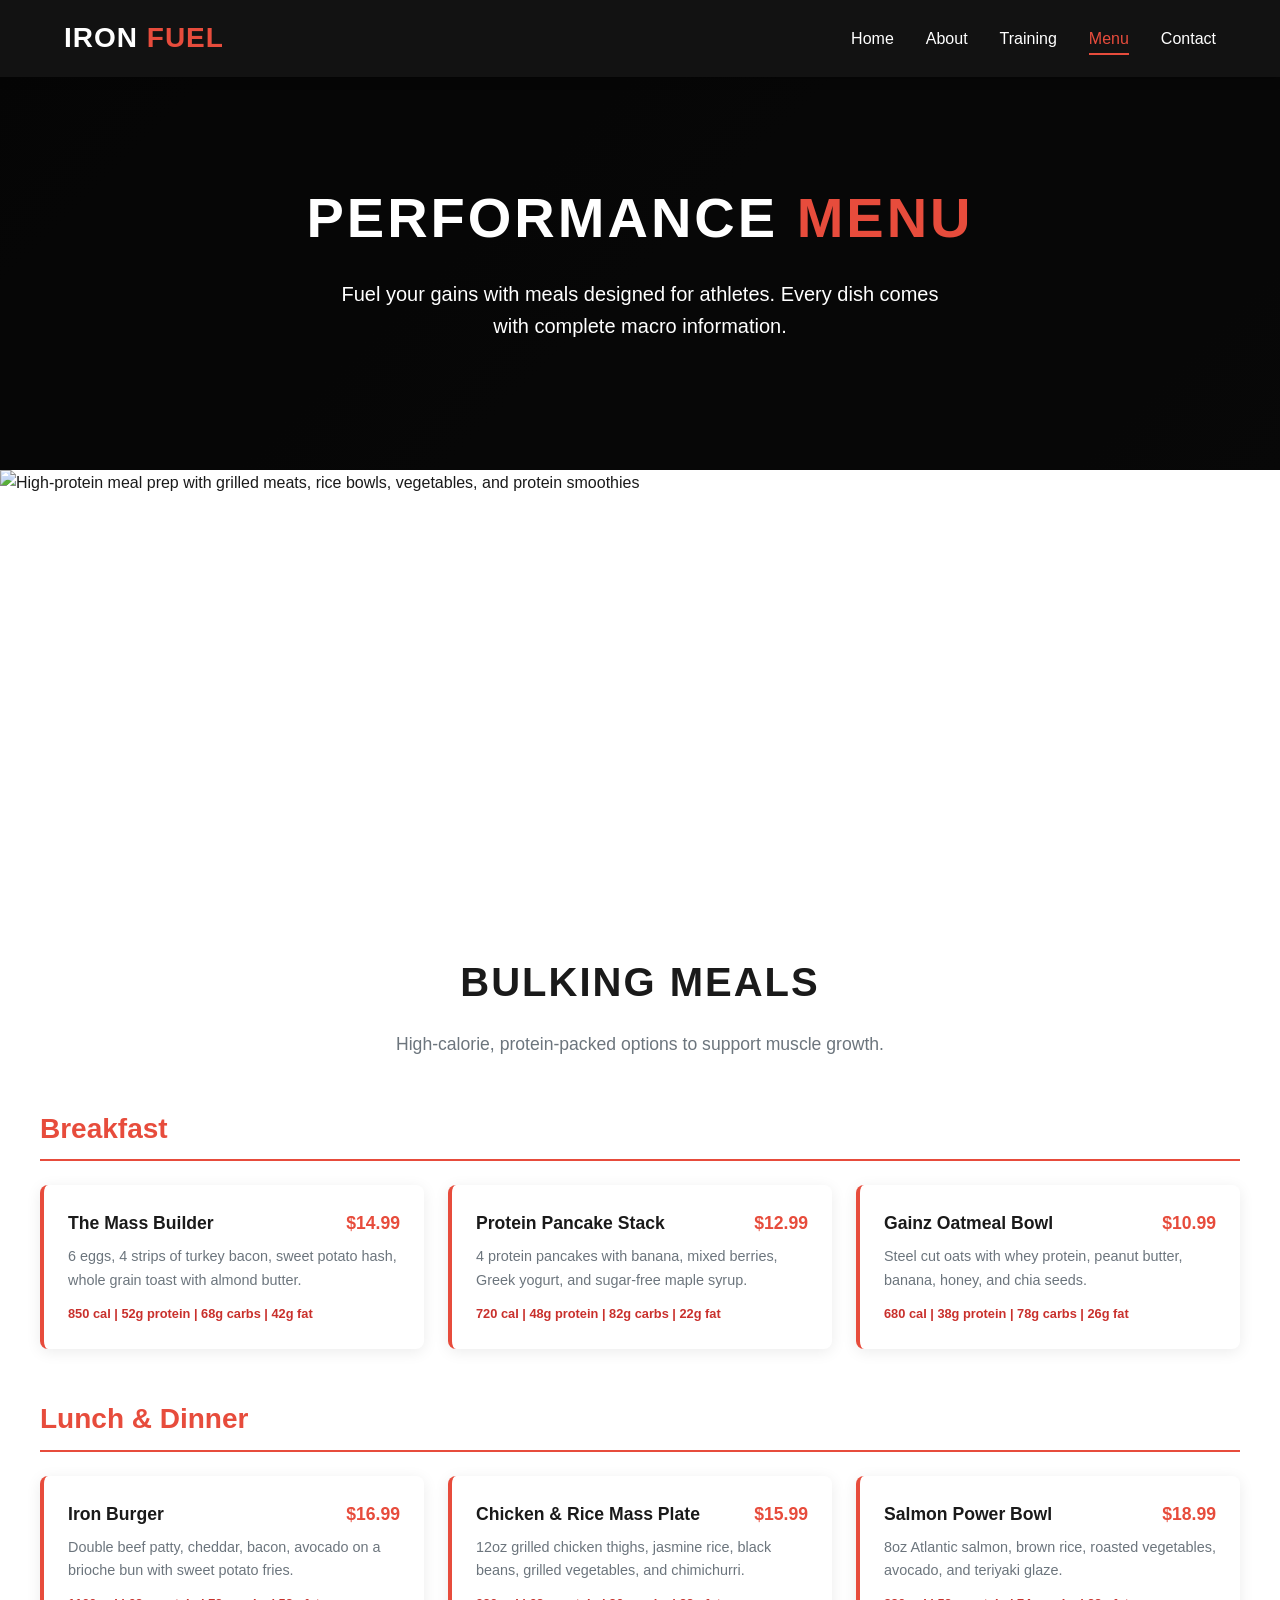
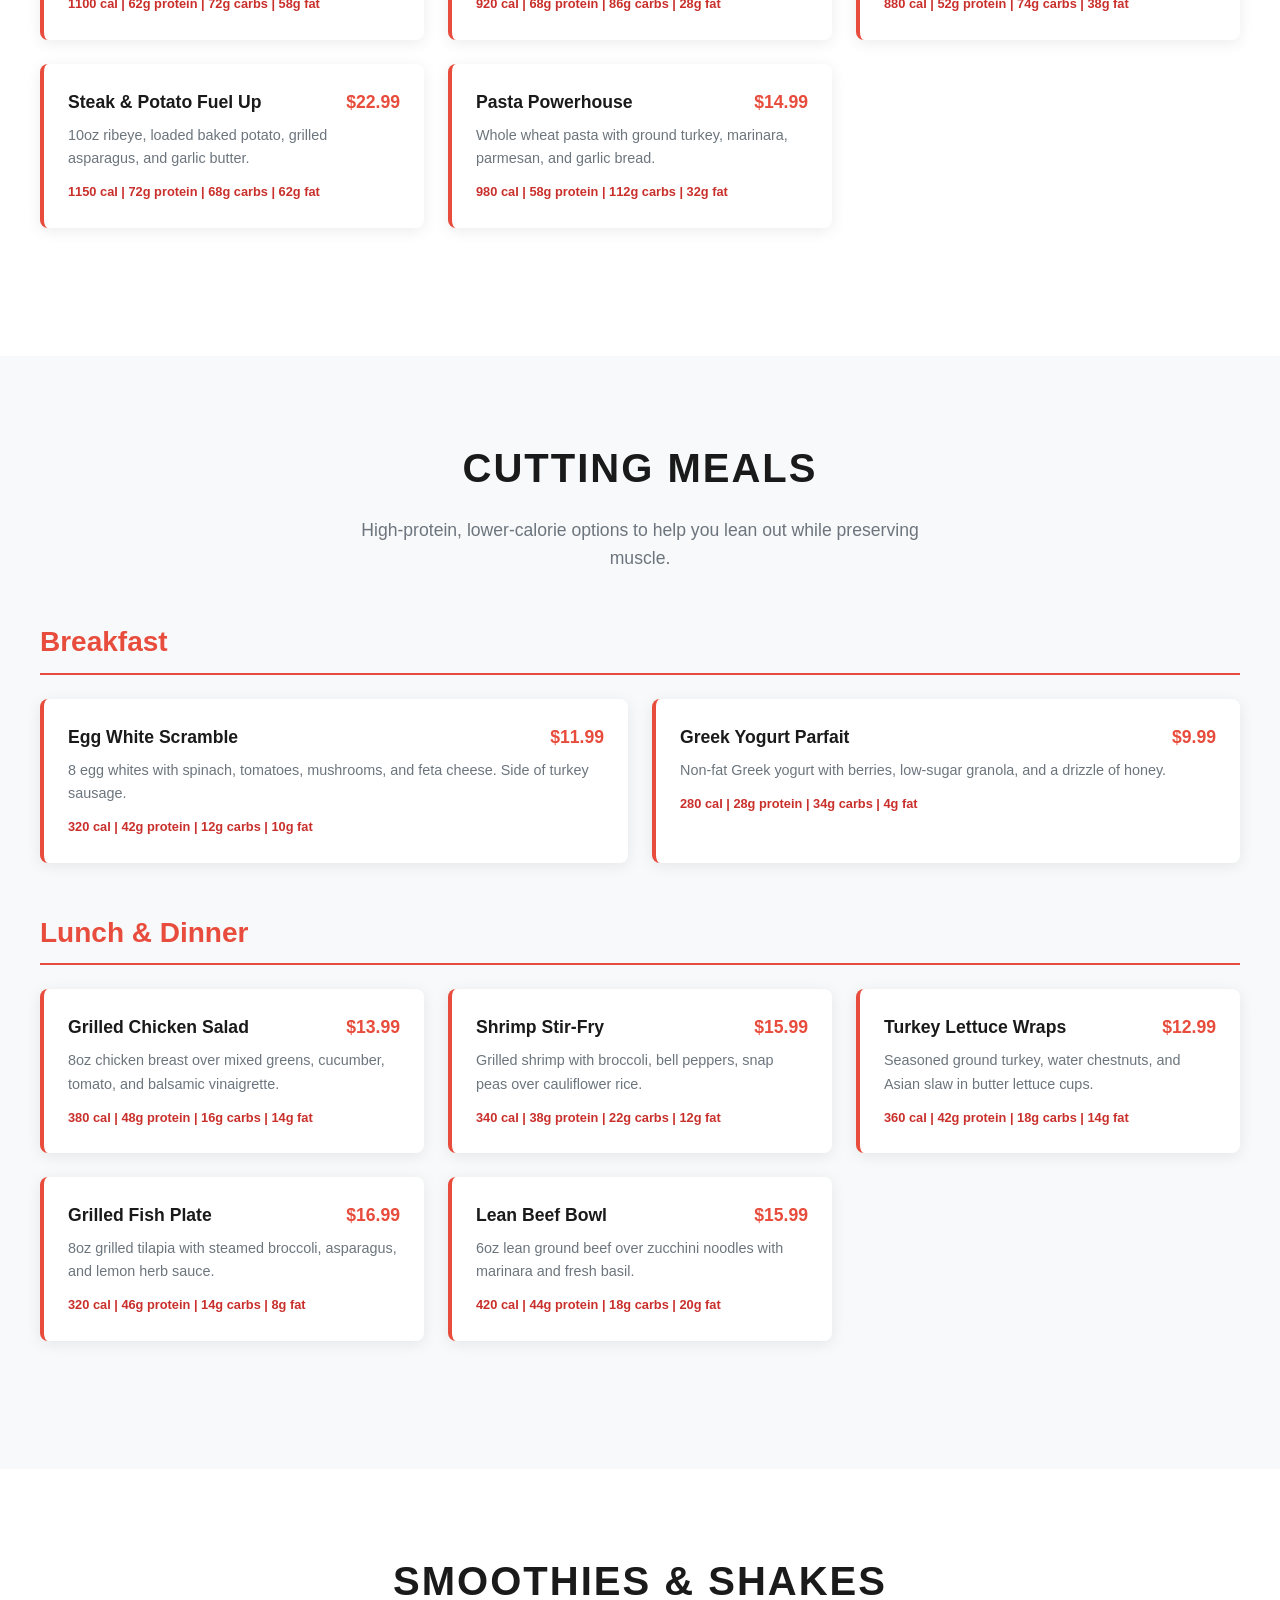
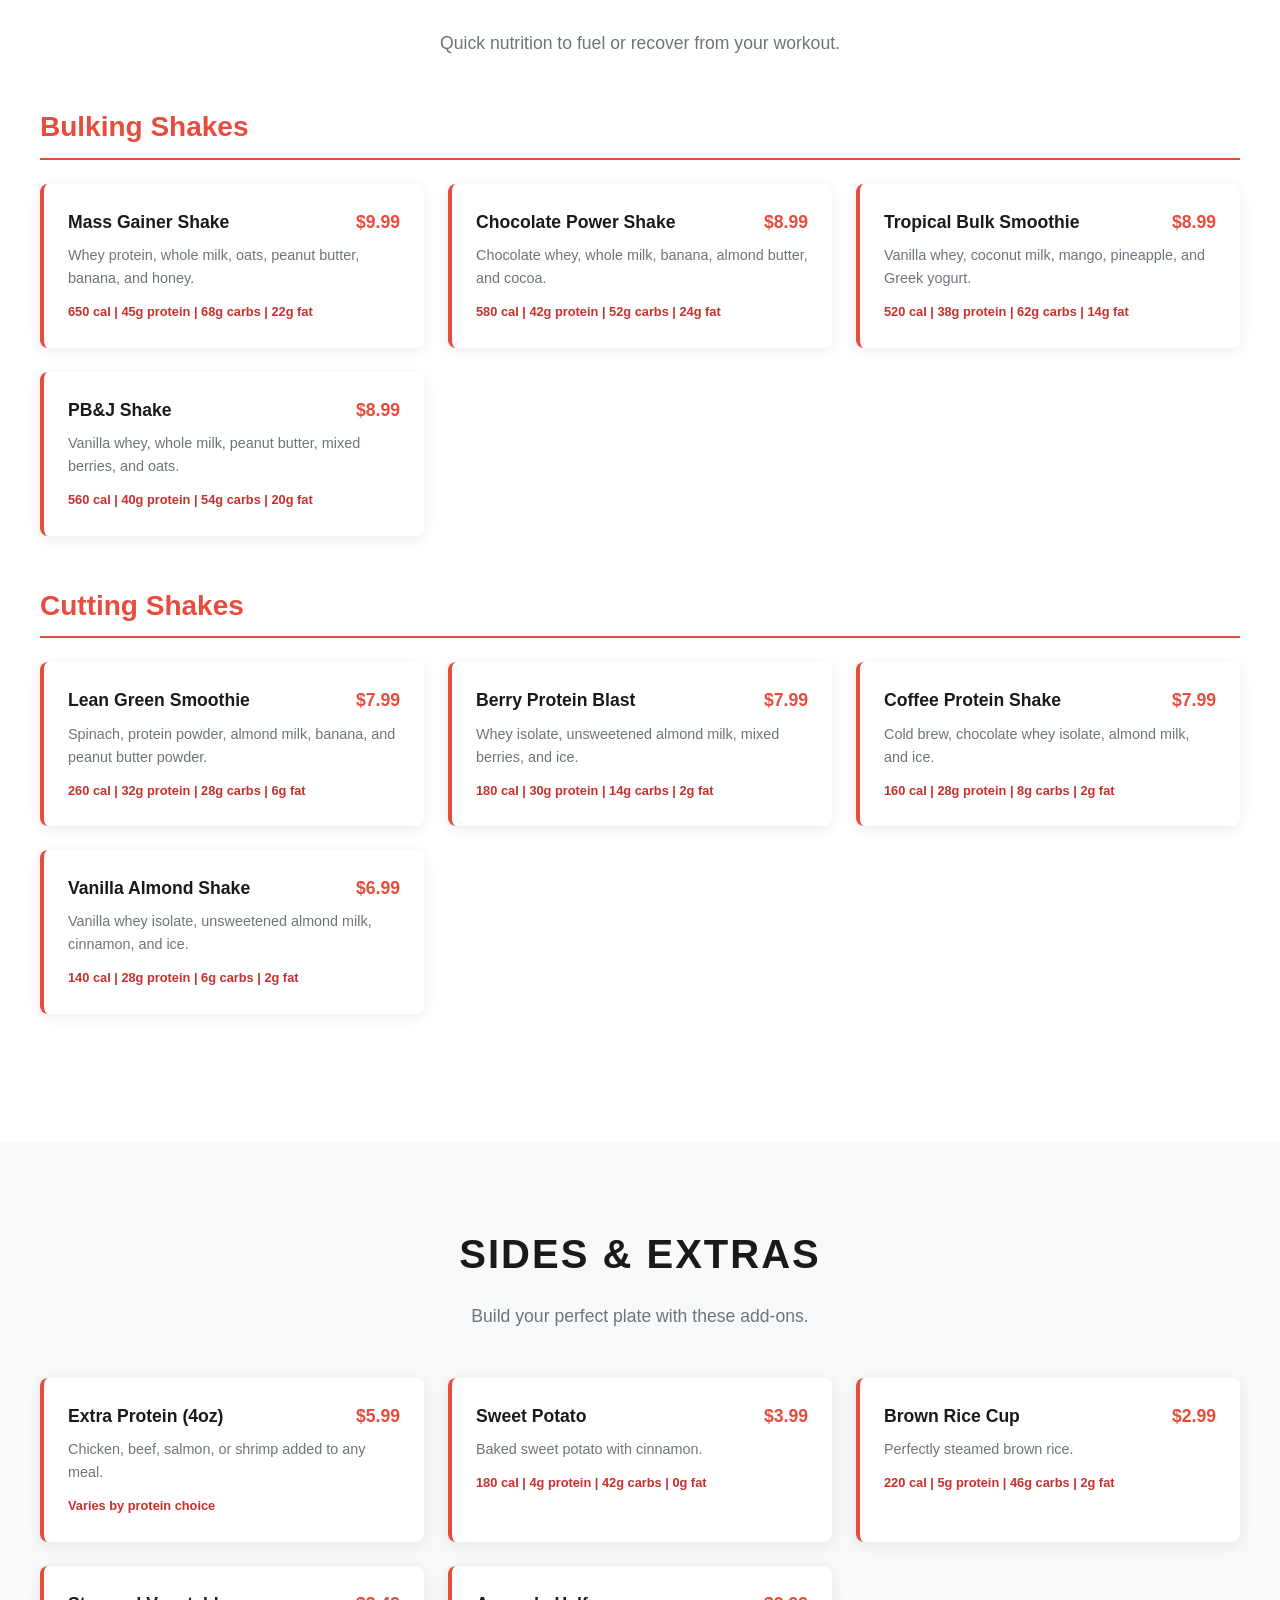
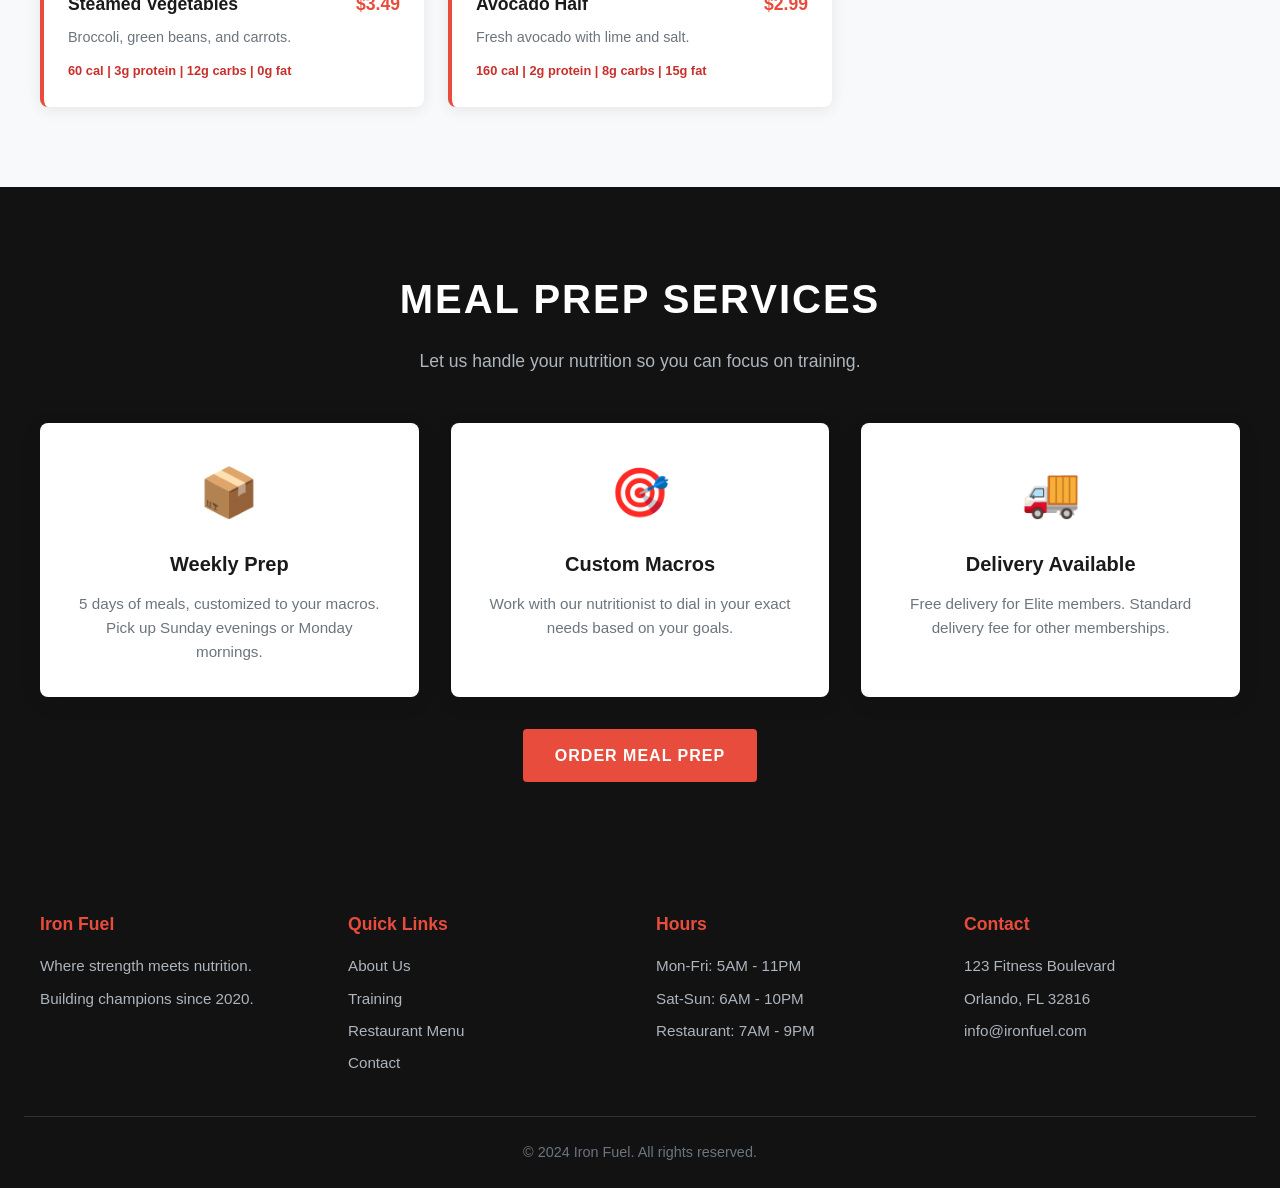
==== menu.html @ 4c76b1cd "Initial Iron Fuel website" ====
<!DOCTYPE html>
<html lang="en">
<head>
  <meta charset="UTF-8">
  <meta name="viewport" content="width=device-width, initial-scale=1.0">
  <meta name="description" content="Iron Fuel's performance restaurant menu featuring bulking and cutting meals with full macro breakdowns.">
  <title>Menu | Iron Fuel</title>
  <link rel="stylesheet" href="styles.css">
</head>
<body>
  <header class="header">
    <nav class="nav-container">
      <a href="index.html" class="logo">IRON <span>FUEL</span></a>
      <button class="nav-toggle" aria-label="Toggle navigation">
        <span></span>
        <span></span>
        <span></span>
      </button>
      <ul class="nav-menu">
        <li><a href="index.html">Home</a></li>
        <li><a href="about.html">About</a></li>
        <li><a href="training.html">Training</a></li>
        <li><a href="menu.html" class="active">Menu</a></li>
        <li><a href="contact.html">Contact</a></li>
      </ul>
    </nav>
  </header>

  <main>
    <section class="hero" style="min-height: 40vh;">
      <h1>Performance <span>Menu</span></h1>
      <p>Fuel your gains with meals designed for athletes. Every dish comes with complete macro information.</p>
    </section>

    <section class="feature-image-section">
      <div class="container">
        <img src="images/kitchen.png" alt="High-protein meal prep with grilled meats, rice bowls, vegetables, and protein smoothies" class="feature-image">
      </div>
    </section>

    <section class="section">
      <div class="container">
        <div class="section-header">
          <h2>Bulking Meals</h2>
          <p>High-calorie, protein-packed options to support muscle growth.</p>
        </div>

        <div class="menu-section">
          <h3>Breakfast</h3>
          <div class="menu-grid">
            <div class="menu-item">
              <h4>The Mass Builder <span class="price">$14.99</span></h4>
              <p>6 eggs, 4 strips of turkey bacon, sweet potato hash, whole grain toast with almond butter.</p>
              <span class="macros">850 cal | 52g protein | 68g carbs | 42g fat</span>
            </div>
            <div class="menu-item">
              <h4>Protein Pancake Stack <span class="price">$12.99</span></h4>
              <p>4 protein pancakes with banana, mixed berries, Greek yogurt, and sugar-free maple syrup.</p>
              <span class="macros">720 cal | 48g protein | 82g carbs | 22g fat</span>
            </div>
            <div class="menu-item">
              <h4>Gainz Oatmeal Bowl <span class="price">$10.99</span></h4>
              <p>Steel cut oats with whey protein, peanut butter, banana, honey, and chia seeds.</p>
              <span class="macros">680 cal | 38g protein | 78g carbs | 26g fat</span>
            </div>
          </div>
        </div>

        <div class="menu-section">
          <h3>Lunch & Dinner</h3>
          <div class="menu-grid">
            <div class="menu-item">
              <h4>Iron Burger <span class="price">$16.99</span></h4>
              <p>Double beef patty, cheddar, bacon, avocado on a brioche bun with sweet potato fries.</p>
              <span class="macros">1100 cal | 62g protein | 72g carbs | 58g fat</span>
            </div>
            <div class="menu-item">
              <h4>Chicken & Rice Mass Plate <span class="price">$15.99</span></h4>
              <p>12oz grilled chicken thighs, jasmine rice, black beans, grilled vegetables, and chimichurri.</p>
              <span class="macros">920 cal | 68g protein | 86g carbs | 28g fat</span>
            </div>
            <div class="menu-item">
              <h4>Salmon Power Bowl <span class="price">$18.99</span></h4>
              <p>8oz Atlantic salmon, brown rice, roasted vegetables, avocado, and teriyaki glaze.</p>
              <span class="macros">880 cal | 52g protein | 74g carbs | 38g fat</span>
            </div>
            <div class="menu-item">
              <h4>Steak & Potato Fuel Up <span class="price">$22.99</span></h4>
              <p>10oz ribeye, loaded baked potato, grilled asparagus, and garlic butter.</p>
              <span class="macros">1150 cal | 72g protein | 68g carbs | 62g fat</span>
            </div>
            <div class="menu-item">
              <h4>Pasta Powerhouse <span class="price">$14.99</span></h4>
              <p>Whole wheat pasta with ground turkey, marinara, parmesan, and garlic bread.</p>
              <span class="macros">980 cal | 58g protein | 112g carbs | 32g fat</span>
            </div>
          </div>
        </div>
      </div>
    </section>

    <section class="section section-light">
      <div class="container">
        <div class="section-header">
          <h2>Cutting Meals</h2>
          <p>High-protein, lower-calorie options to help you lean out while preserving muscle.</p>
        </div>

        <div class="menu-section">
          <h3>Breakfast</h3>
          <div class="menu-grid">
            <div class="menu-item">
              <h4>Egg White Scramble <span class="price">$11.99</span></h4>
              <p>8 egg whites with spinach, tomatoes, mushrooms, and feta cheese. Side of turkey sausage.</p>
              <span class="macros">320 cal | 42g protein | 12g carbs | 10g fat</span>
            </div>
            <div class="menu-item">
              <h4>Greek Yogurt Parfait <span class="price">$9.99</span></h4>
              <p>Non-fat Greek yogurt with berries, low-sugar granola, and a drizzle of honey.</p>
              <span class="macros">280 cal | 28g protein | 34g carbs | 4g fat</span>
            </div>
          </div>
        </div>

        <div class="menu-section">
          <h3>Lunch & Dinner</h3>
          <div class="menu-grid">
            <div class="menu-item">
              <h4>Grilled Chicken Salad <span class="price">$13.99</span></h4>
              <p>8oz chicken breast over mixed greens, cucumber, tomato, and balsamic vinaigrette.</p>
              <span class="macros">380 cal | 48g protein | 16g carbs | 14g fat</span>
            </div>
            <div class="menu-item">
              <h4>Shrimp Stir-Fry <span class="price">$15.99</span></h4>
              <p>Grilled shrimp with broccoli, bell peppers, snap peas over cauliflower rice.</p>
              <span class="macros">340 cal | 38g protein | 22g carbs | 12g fat</span>
            </div>
            <div class="menu-item">
              <h4>Turkey Lettuce Wraps <span class="price">$12.99</span></h4>
              <p>Seasoned ground turkey, water chestnuts, and Asian slaw in butter lettuce cups.</p>
              <span class="macros">360 cal | 42g protein | 18g carbs | 14g fat</span>
            </div>
            <div class="menu-item">
              <h4>Grilled Fish Plate <span class="price">$16.99</span></h4>
              <p>8oz grilled tilapia with steamed broccoli, asparagus, and lemon herb sauce.</p>
              <span class="macros">320 cal | 46g protein | 14g carbs | 8g fat</span>
            </div>
            <div class="menu-item">
              <h4>Lean Beef Bowl <span class="price">$15.99</span></h4>
              <p>6oz lean ground beef over zucchini noodles with marinara and fresh basil.</p>
              <span class="macros">420 cal | 44g protein | 18g carbs | 20g fat</span>
            </div>
          </div>
        </div>
      </div>
    </section>

    <section class="section">
      <div class="container">
        <div class="section-header">
          <h2>Smoothies & Shakes</h2>
          <p>Quick nutrition to fuel or recover from your workout.</p>
        </div>

        <div class="menu-section">
          <h3>Bulking Shakes</h3>
          <div class="menu-grid">
            <div class="menu-item">
              <h4>Mass Gainer Shake <span class="price">$9.99</span></h4>
              <p>Whey protein, whole milk, oats, peanut butter, banana, and honey.</p>
              <span class="macros">650 cal | 45g protein | 68g carbs | 22g fat</span>
            </div>
            <div class="menu-item">
              <h4>Chocolate Power Shake <span class="price">$8.99</span></h4>
              <p>Chocolate whey, whole milk, banana, almond butter, and cocoa.</p>
              <span class="macros">580 cal | 42g protein | 52g carbs | 24g fat</span>
            </div>
            <div class="menu-item">
              <h4>Tropical Bulk Smoothie <span class="price">$8.99</span></h4>
              <p>Vanilla whey, coconut milk, mango, pineapple, and Greek yogurt.</p>
              <span class="macros">520 cal | 38g protein | 62g carbs | 14g fat</span>
            </div>
            <div class="menu-item">
              <h4>PB&J Shake <span class="price">$8.99</span></h4>
              <p>Vanilla whey, whole milk, peanut butter, mixed berries, and oats.</p>
              <span class="macros">560 cal | 40g protein | 54g carbs | 20g fat</span>
            </div>
          </div>
        </div>

        <div class="menu-section">
          <h3>Cutting Shakes</h3>
          <div class="menu-grid">
            <div class="menu-item">
              <h4>Lean Green Smoothie <span class="price">$7.99</span></h4>
              <p>Spinach, protein powder, almond milk, banana, and peanut butter powder.</p>
              <span class="macros">260 cal | 32g protein | 28g carbs | 6g fat</span>
            </div>
            <div class="menu-item">
              <h4>Berry Protein Blast <span class="price">$7.99</span></h4>
              <p>Whey isolate, unsweetened almond milk, mixed berries, and ice.</p>
              <span class="macros">180 cal | 30g protein | 14g carbs | 2g fat</span>
            </div>
            <div class="menu-item">
              <h4>Coffee Protein Shake <span class="price">$7.99</span></h4>
              <p>Cold brew, chocolate whey isolate, almond milk, and ice.</p>
              <span class="macros">160 cal | 28g protein | 8g carbs | 2g fat</span>
            </div>
            <div class="menu-item">
              <h4>Vanilla Almond Shake <span class="price">$6.99</span></h4>
              <p>Vanilla whey isolate, unsweetened almond milk, cinnamon, and ice.</p>
              <span class="macros">140 cal | 28g protein | 6g carbs | 2g fat</span>
            </div>
          </div>
        </div>
      </div>
    </section>

    <section class="section section-light">
      <div class="container">
        <div class="section-header">
          <h2>Sides & Extras</h2>
          <p>Build your perfect plate with these add-ons.</p>
        </div>
        <div class="menu-grid">
          <div class="menu-item">
            <h4>Extra Protein (4oz) <span class="price">$5.99</span></h4>
            <p>Chicken, beef, salmon, or shrimp added to any meal.</p>
            <span class="macros">Varies by protein choice</span>
          </div>
          <div class="menu-item">
            <h4>Sweet Potato <span class="price">$3.99</span></h4>
            <p>Baked sweet potato with cinnamon.</p>
            <span class="macros">180 cal | 4g protein | 42g carbs | 0g fat</span>
          </div>
          <div class="menu-item">
            <h4>Brown Rice Cup <span class="price">$2.99</span></h4>
            <p>Perfectly steamed brown rice.</p>
            <span class="macros">220 cal | 5g protein | 46g carbs | 2g fat</span>
          </div>
          <div class="menu-item">
            <h4>Steamed Vegetables <span class="price">$3.49</span></h4>
            <p>Broccoli, green beans, and carrots.</p>
            <span class="macros">60 cal | 3g protein | 12g carbs | 0g fat</span>
          </div>
          <div class="menu-item">
            <h4>Avocado Half <span class="price">$2.99</span></h4>
            <p>Fresh avocado with lime and salt.</p>
            <span class="macros">160 cal | 2g protein | 8g carbs | 15g fat</span>
          </div>
        </div>
      </div>
    </section>

    <section class="section section-dark">
      <div class="container">
        <div class="section-header">
          <h2>Meal Prep Services</h2>
          <p>Let us handle your nutrition so you can focus on training.</p>
        </div>
        <div class="features-grid">
          <div class="feature-card">
            <div class="feature-icon">📦</div>
            <h3>Weekly Prep</h3>
            <p>5 days of meals, customized to your macros. Pick up Sunday evenings or Monday mornings.</p>
          </div>
          <div class="feature-card">
            <div class="feature-icon">🎯</div>
            <h3>Custom Macros</h3>
            <p>Work with our nutritionist to dial in your exact needs based on your goals.</p>
          </div>
          <div class="feature-card">
            <div class="feature-icon">🚚</div>
            <h3>Delivery Available</h3>
            <p>Free delivery for Elite members. Standard delivery fee for other memberships.</p>
          </div>
        </div>
        <div style="text-align: center; margin-top: 2rem;">
          <a href="contact.html" class="btn btn-primary">Order Meal Prep</a>
        </div>
      </div>
    </section>
  </main>

  <footer class="footer">
    <div class="footer-content">
      <div class="footer-section">
        <h4>Iron Fuel</h4>
        <p>Where strength meets nutrition.</p>
        <p>Building champions since 2020.</p>
      </div>
      <div class="footer-section">
        <h4>Quick Links</h4>
        <a href="about.html">About Us</a>
        <a href="training.html">Training</a>
        <a href="menu.html">Restaurant Menu</a>
        <a href="contact.html">Contact</a>
      </div>
      <div class="footer-section">
        <h4>Hours</h4>
        <p>Mon-Fri: 5AM - 11PM</p>
        <p>Sat-Sun: 6AM - 10PM</p>
        <p>Restaurant: 7AM - 9PM</p>
      </div>
      <div class="footer-section">
        <h4>Contact</h4>
        <p>123 Fitness Boulevard</p>
        <p>Orlando, FL 32816</p>
        <p>info@ironfuel.com</p>
      </div>
    </div>
    <div class="footer-bottom">
      <p>&copy; 2024 Iron Fuel. All rights reserved.</p>
    </div>
  </footer>

  <script>
    document.querySelector('.nav-toggle').addEventListener('click', function() {
      document.querySelector('.nav-menu').classList.toggle('active');
    });
  </script>
</body>
</html>
---- styles.css ----
/* CSS Variables */
:root {
  --primary: #1a1a1a;
  --secondary: #c9302c;
  --accent: #e74c3c;
  --light: #f8f9fa;
  --dark: #121212;
  --gray: #6c757d;
  --white: #ffffff;
  --font-main: 'Segoe UI', Tahoma, Geneva, Verdana, sans-serif;
}

/* Reset */
*,
*::before,
*::after {
  box-sizing: border-box;
  margin: 0;
  padding: 0;
}

html {
  scroll-behavior: smooth;
}

body {
  font-family: var(--font-main);
  line-height: 1.6;
  color: var(--primary);
  background-color: var(--white);
  overflow-x: hidden;
}

img {
  max-width: 100%;
  height: auto;
}

a {
  text-decoration: none;
  color: inherit;
}

ul {
  list-style: none;
}

/* Header & Navigation */
.header {
  background-color: var(--dark);
  padding: 1rem 0;
  position: sticky;
  top: 0;
  z-index: 1000;
  box-shadow: 0 2px 10px rgba(0, 0, 0, 0.3);
}

.nav-container {
  max-width: 1200px;
  margin: 0 auto;
  padding: 0 1.5rem;
  display: flex;
  justify-content: space-between;
  align-items: center;
}

.logo {
  font-size: 1.75rem;
  font-weight: 800;
  color: var(--white);
  letter-spacing: 1px;
}

.logo span {
  color: var(--accent);
}

.nav-toggle {
  display: none;
  background: none;
  border: none;
  cursor: pointer;
  padding: 0.5rem;
}

.nav-toggle span {
  display: block;
  width: 25px;
  height: 3px;
  background-color: var(--white);
  margin: 5px 0;
  transition: 0.3s;
}

.nav-menu {
  display: flex;
  gap: 2rem;
}

.nav-menu a {
  color: var(--white);
  font-weight: 500;
  padding: 0.5rem 0;
  position: relative;
  transition: color 0.3s;
}

.nav-menu a::after {
  content: '';
  position: absolute;
  bottom: 0;
  left: 0;
  width: 0;
  height: 2px;
  background-color: var(--accent);
  transition: width 0.3s;
}

.nav-menu a:hover,
.nav-menu a.active {
  color: var(--accent);
}

.nav-menu a:hover::after,
.nav-menu a.active::after {
  width: 100%;
}

/* Hero Section */
.hero {
  background: linear-gradient(rgba(0, 0, 0, 0.7), rgba(0, 0, 0, 0.7)),
    linear-gradient(135deg, var(--dark) 0%, var(--primary) 100%);
  color: var(--white);
  padding: 6rem 1.5rem;
  text-align: center;
  min-height: 70vh;
  display: flex;
  flex-direction: column;
  justify-content: center;
  align-items: center;
}

/* Fade-in animation keyframes */
@keyframes fadeInUp {
  from {
    opacity: 0;
    transform: translateY(30px);
  }
  to {
    opacity: 1;
    transform: translateY(0);
  }
}

.hero h1 {
  font-size: 3.5rem;
  font-weight: 800;
  margin-bottom: 1rem;
  text-transform: uppercase;
  letter-spacing: 3px;
  animation: fadeInUp 0.8s ease-out forwards;
}

.hero h1 span {
  color: var(--accent);
}

.hero p {
  font-size: 1.25rem;
  max-width: 600px;
  margin-bottom: 2rem;
  opacity: 0;
  animation: fadeInUp 0.8s ease-out 0.2s forwards;
}

.hero > div {
  opacity: 0;
  animation: fadeInUp 0.8s ease-out 0.4s forwards;
}

/* Homepage hero with background image */
.hero-home {
  background: linear-gradient(rgba(0, 0, 0, 0.55), rgba(0, 0, 0, 0.55)),
    url('images/hero.png');
  background-size: cover;
  background-position: center;
  background-repeat: no-repeat;
  background-attachment: fixed;
}

/* Feature Image */
.feature-image-section {
  padding: 0;
  overflow: hidden;
}

.feature-image-section .container {
  max-width: 100%;
  padding: 0;
}

.feature-image {
  width: 100%;
  max-width: 100%;
  height: 400px;
  object-fit: cover;
  object-position: center;
  display: block;
}

/* Buttons */
.btn {
  display: inline-block;
  padding: 0.875rem 2rem;
  font-size: 1rem;
  font-weight: 600;
  text-transform: uppercase;
  letter-spacing: 1px;
  border: none;
  border-radius: 4px;
  cursor: pointer;
  transition: all 0.3s;
}

.btn-primary {
  background-color: var(--accent);
  color: var(--white);
}

.btn-primary:hover {
  background-color: var(--secondary);
  transform: translateY(-2px);
  box-shadow: 0 4px 15px rgba(231, 76, 60, 0.4);
}

.btn-secondary {
  background-color: transparent;
  color: var(--white);
  border: 2px solid var(--white);
}

.btn-secondary:hover {
  background-color: var(--white);
  color: var(--dark);
}

/* Sections */
.section {
  padding: 5rem 1.5rem;
}

.section-dark {
  background-color: var(--dark);
  color: var(--white);
}

.section-light {
  background-color: var(--light);
}

.container {
  max-width: 1200px;
  margin: 0 auto;
}

.section-header {
  text-align: center;
  margin-bottom: 3rem;
}

.section-header h2 {
  font-size: 2.5rem;
  font-weight: 700;
  margin-bottom: 1rem;
  text-transform: uppercase;
  letter-spacing: 2px;
}

.section-header p {
  font-size: 1.1rem;
  color: var(--gray);
  max-width: 600px;
  margin: 0 auto;
}

.section-dark .section-header p {
  color: #adb5bd;
}

/* Features Grid */
.features-grid {
  display: grid;
  grid-template-columns: repeat(auto-fit, minmax(280px, 1fr));
  gap: 2rem;
}

.feature-card {
  background-color: var(--white);
  padding: 2rem;
  border-radius: 8px;
  text-align: center;
  box-shadow: 0 5px 20px rgba(0, 0, 0, 0.1);
  transition: transform 0.3s, box-shadow 0.3s;
}

.feature-card:hover {
  transform: translateY(-5px);
  box-shadow: 0 10px 30px rgba(0, 0, 0, 0.15);
}

.feature-icon {
  font-size: 3rem;
  margin-bottom: 1rem;
}

.feature-card h3 {
  font-size: 1.25rem;
  margin-bottom: 0.75rem;
  color: var(--primary);
}

.feature-card p {
  color: var(--gray);
  font-size: 0.95rem;
}

/* Offer Grid (What We Offer Section) */
.offer-grid {
  display: grid;
  grid-template-columns: repeat(2, 1fr);
  gap: 2rem;
}

.offer-card {
  background-color: rgba(255, 255, 255, 0.05);
  border: 1px solid rgba(255, 255, 255, 0.1);
  padding: 2.5rem;
  border-radius: 8px;
}

.offer-icon {
  font-size: 3rem;
  margin-bottom: 1rem;
}

.offer-card h3 {
  font-size: 1.5rem;
  margin-bottom: 0.75rem;
  color: var(--accent);
}

.offer-card > p {
  color: #adb5bd;
  margin-bottom: 1.5rem;
}

.offer-list {
  margin-bottom: 2rem;
}

.offer-list li {
  padding: 0.5rem 0;
  padding-left: 1.5rem;
  position: relative;
  color: #adb5bd;
}

.offer-list li::before {
  content: '>';
  position: absolute;
  left: 0;
  color: var(--accent);
  font-weight: 700;
}

/* About Page */
.about-content {
  display: grid;
  grid-template-columns: 1fr 1fr;
  gap: 4rem;
  align-items: center;
}

.about-text h2 {
  font-size: 2rem;
  margin-bottom: 1.5rem;
  color: var(--primary);
}

.about-text p {
  margin-bottom: 1rem;
  color: var(--gray);
}

.about-image {
  background: linear-gradient(135deg, var(--dark) 0%, var(--primary) 100%);
  height: 400px;
  border-radius: 8px;
  display: flex;
  align-items: center;
  justify-content: center;
  color: var(--white);
  font-size: 4rem;
}

.values-list {
  margin-top: 2rem;
}

.values-list li {
  padding: 0.75rem 0;
  padding-left: 2rem;
  position: relative;
  color: var(--gray);
}

.values-list li::before {
  content: '>';
  position: absolute;
  left: 0;
  color: var(--accent);
  font-weight: 700;
}

/* Training Page */
.equipment-grid {
  display: grid;
  grid-template-columns: repeat(auto-fit, minmax(300px, 1fr));
  gap: 2rem;
}

.equipment-card {
  background: var(--white);
  border-radius: 8px;
  overflow: hidden;
  box-shadow: 0 5px 20px rgba(0, 0, 0, 0.1);
  transition: transform 0.3s ease, box-shadow 0.3s ease;
}

.equipment-card:hover {
  transform: translateY(-8px);
  box-shadow: 0 15px 40px rgba(0, 0, 0, 0.2);
}

.equipment-card:hover .equipment-image {
  background: linear-gradient(135deg, var(--secondary) 0%, var(--dark) 100%);
}

.equipment-image {
  height: 200px;
  background: linear-gradient(135deg, var(--primary) 0%, var(--dark) 100%);
  display: flex;
  align-items: center;
  justify-content: center;
  font-size: 4rem;
  transition: background 0.3s ease;
}

.equipment-content {
  padding: 1.5rem;
}

.equipment-content h3 {
  font-size: 1.25rem;
  margin-bottom: 0.75rem;
  color: var(--primary);
}

.equipment-content p {
  color: var(--gray);
  font-size: 0.95rem;
}

/* Menu Page */
.menu-section {
  margin-bottom: 3rem;
}

.menu-section h3 {
  font-size: 1.75rem;
  margin-bottom: 1.5rem;
  color: var(--accent);
  border-bottom: 2px solid var(--accent);
  padding-bottom: 0.5rem;
}

.menu-grid {
  display: grid;
  grid-template-columns: repeat(auto-fit, minmax(300px, 1fr));
  gap: 1.5rem;
}

.menu-item {
  background: var(--white);
  padding: 1.5rem;
  border-radius: 8px;
  box-shadow: 0 3px 15px rgba(0, 0, 0, 0.08);
  border-left: 4px solid var(--accent);
  transition: transform 0.3s ease, box-shadow 0.3s ease, border-left-width 0.3s ease;
}

.menu-item:hover {
  transform: translateY(-5px) translateX(5px);
  box-shadow: 0 8px 25px rgba(0, 0, 0, 0.15);
  border-left-width: 8px;
}

.menu-item h4 {
  font-size: 1.1rem;
  margin-bottom: 0.5rem;
  color: var(--primary);
  display: flex;
  justify-content: space-between;
  align-items: center;
}

.menu-item .price {
  color: var(--accent);
  font-weight: 700;
}

.menu-item p {
  color: var(--gray);
  font-size: 0.9rem;
  margin-bottom: 0.5rem;
}

.menu-item .macros {
  font-size: 0.8rem;
  color: var(--secondary);
  font-weight: 600;
}

/* Contact Page */
.contact-grid {
  display: grid;
  grid-template-columns: 1fr 1fr;
  gap: 4rem;
}

.contact-form {
  background: var(--white);
  padding: 2rem;
  border-radius: 8px;
  box-shadow: 0 5px 20px rgba(0, 0, 0, 0.1);
}

.form-group {
  margin-bottom: 1.5rem;
}

.form-group label {
  display: block;
  margin-bottom: 0.5rem;
  font-weight: 600;
  color: var(--primary);
}

.form-group input,
.form-group textarea {
  width: 100%;
  padding: 0.875rem;
  border: 2px solid #e9ecef;
  border-radius: 4px;
  font-size: 1rem;
  font-family: inherit;
  transition: border-color 0.3s;
}

.form-group input:focus,
.form-group textarea:focus {
  outline: none;
  border-color: var(--accent);
}

.form-group textarea {
  min-height: 150px;
  resize: vertical;
}

.contact-info h3 {
  font-size: 1.5rem;
  margin-bottom: 1.5rem;
  color: var(--primary);
}

.info-item {
  display: flex;
  gap: 1rem;
  margin-bottom: 1.5rem;
  align-items: flex-start;
}

.info-icon {
  font-size: 1.5rem;
  color: var(--accent);
}

.info-text h4 {
  font-size: 1rem;
  margin-bottom: 0.25rem;
  color: var(--primary);
}

.info-text p {
  color: var(--gray);
  font-size: 0.95rem;
}

.hours-table {
  width: 100%;
  margin-top: 1.5rem;
  border-collapse: collapse;
}

.hours-table tr {
  border-bottom: 1px solid #e9ecef;
}

.hours-table td {
  padding: 0.75rem 0;
  color: var(--gray);
}

.hours-table td:last-child {
  text-align: right;
  font-weight: 600;
  color: var(--primary);
}

/* Footer */
.footer {
  background-color: var(--dark);
  color: var(--white);
  padding: 3rem 1.5rem 1.5rem;
}

.footer-content {
  max-width: 1200px;
  margin: 0 auto;
  display: grid;
  grid-template-columns: repeat(auto-fit, minmax(200px, 1fr));
  gap: 2rem;
  margin-bottom: 2rem;
}

.footer-section h4 {
  font-size: 1.1rem;
  margin-bottom: 1rem;
  color: var(--accent);
}

.footer-section p,
.footer-section a {
  color: #adb5bd;
  font-size: 0.95rem;
  display: block;
  margin-bottom: 0.5rem;
  transition: color 0.3s;
}

.footer-section a:hover {
  color: var(--accent);
}

.footer-bottom {
  text-align: center;
  padding-top: 1.5rem;
  border-top: 1px solid #333;
  color: #6c757d;
  font-size: 0.9rem;
}

/* Responsive Design */
@media (max-width: 992px) {
  .about-content,
  .contact-grid,
  .offer-grid {
    grid-template-columns: 1fr;
    gap: 2rem;
  }

  .about-image {
    order: -1;
    height: 300px;
  }

  .equipment-grid {
    grid-template-columns: repeat(2, 1fr);
  }

  .features-grid {
    grid-template-columns: repeat(2, 1fr);
  }

  .feature-image {
    height: 300px;
  }
}

@media (max-width: 768px) {
  .nav-toggle {
    display: block;
  }

  .nav-menu {
    position: absolute;
    top: 100%;
    left: 0;
    right: 0;
    background-color: var(--dark);
    flex-direction: column;
    padding: 0;
    gap: 0;
    display: none;
    border-top: 1px solid #333;
  }

  .nav-menu.active {
    display: flex;
  }

  .nav-menu li {
    width: 100%;
  }

  .nav-menu a {
    display: block;
    padding: 1rem 1.5rem;
    border-bottom: 1px solid #333;
  }

  /* Remove the underline effect on mobile */
  .nav-menu a::after {
    display: none;
  }

  .nav-menu a:hover,
  .nav-menu a.active {
    background-color: rgba(231, 76, 60, 0.1);
  }

  .hero {
    padding: 4rem 1rem;
    min-height: 50vh !important;
    background-attachment: scroll !important;
  }

  .hero h1 {
    font-size: 2.5rem;
  }

  .hero p {
    font-size: 1rem;
  }

  .section {
    padding: 3rem 1rem;
  }

  .section-header h2 {
    font-size: 2rem;
  }

  .section-header p {
    font-size: 1rem;
  }

  /* Contact form adjustments */
  .contact-form {
    padding: 1.5rem;
  }

  /* Menu items adjustments */
  .menu-item h4 {
    flex-direction: column;
    align-items: flex-start;
    gap: 0.25rem;
  }

  /* Hours table on mobile */
  .hours-table td {
    font-size: 0.9rem;
  }

  /* Stack grids to single column on tablets */
  .features-grid,
  .equipment-grid {
    grid-template-columns: 1fr;
  }

  .feature-image {
    height: 220px;
  }
}

@media (max-width: 480px) {
  .hero h1 {
    font-size: 1.75rem;
    letter-spacing: 1px;
  }

  .hero p {
    font-size: 0.95rem;
  }

  .btn {
    padding: 0.75rem 1.5rem;
    font-size: 0.9rem;
    width: 100%;
    text-align: center;
  }

  .hero > div {
    display: flex;
    flex-direction: column;
    gap: 0.75rem;
    width: 100%;
    padding: 0 1rem;
  }

  .features-grid,
  .equipment-grid,
  .menu-grid {
    grid-template-columns: 1fr;
  }

  .feature-card,
  .equipment-card,
  .offer-card {
    padding: 1.5rem;
  }

  .feature-icon,
  .offer-icon {
    font-size: 2.5rem;
  }

  .section-header h2 {
    font-size: 1.5rem;
  }

  .menu-section h3 {
    font-size: 1.25rem;
  }

  .menu-item {
    padding: 1rem;
  }

  .menu-item h4 {
    font-size: 1rem;
  }

  .footer-content {
    grid-template-columns: 1fr;
    text-align: center;
  }

  .info-item {
    flex-direction: column;
    text-align: center;
  }

  .logo {
    font-size: 1.5rem;
  }

  .about-text h2,
  .contact-info h3 {
    font-size: 1.5rem;
  }

  .offer-list li {
    font-size: 0.9rem;
  }
}
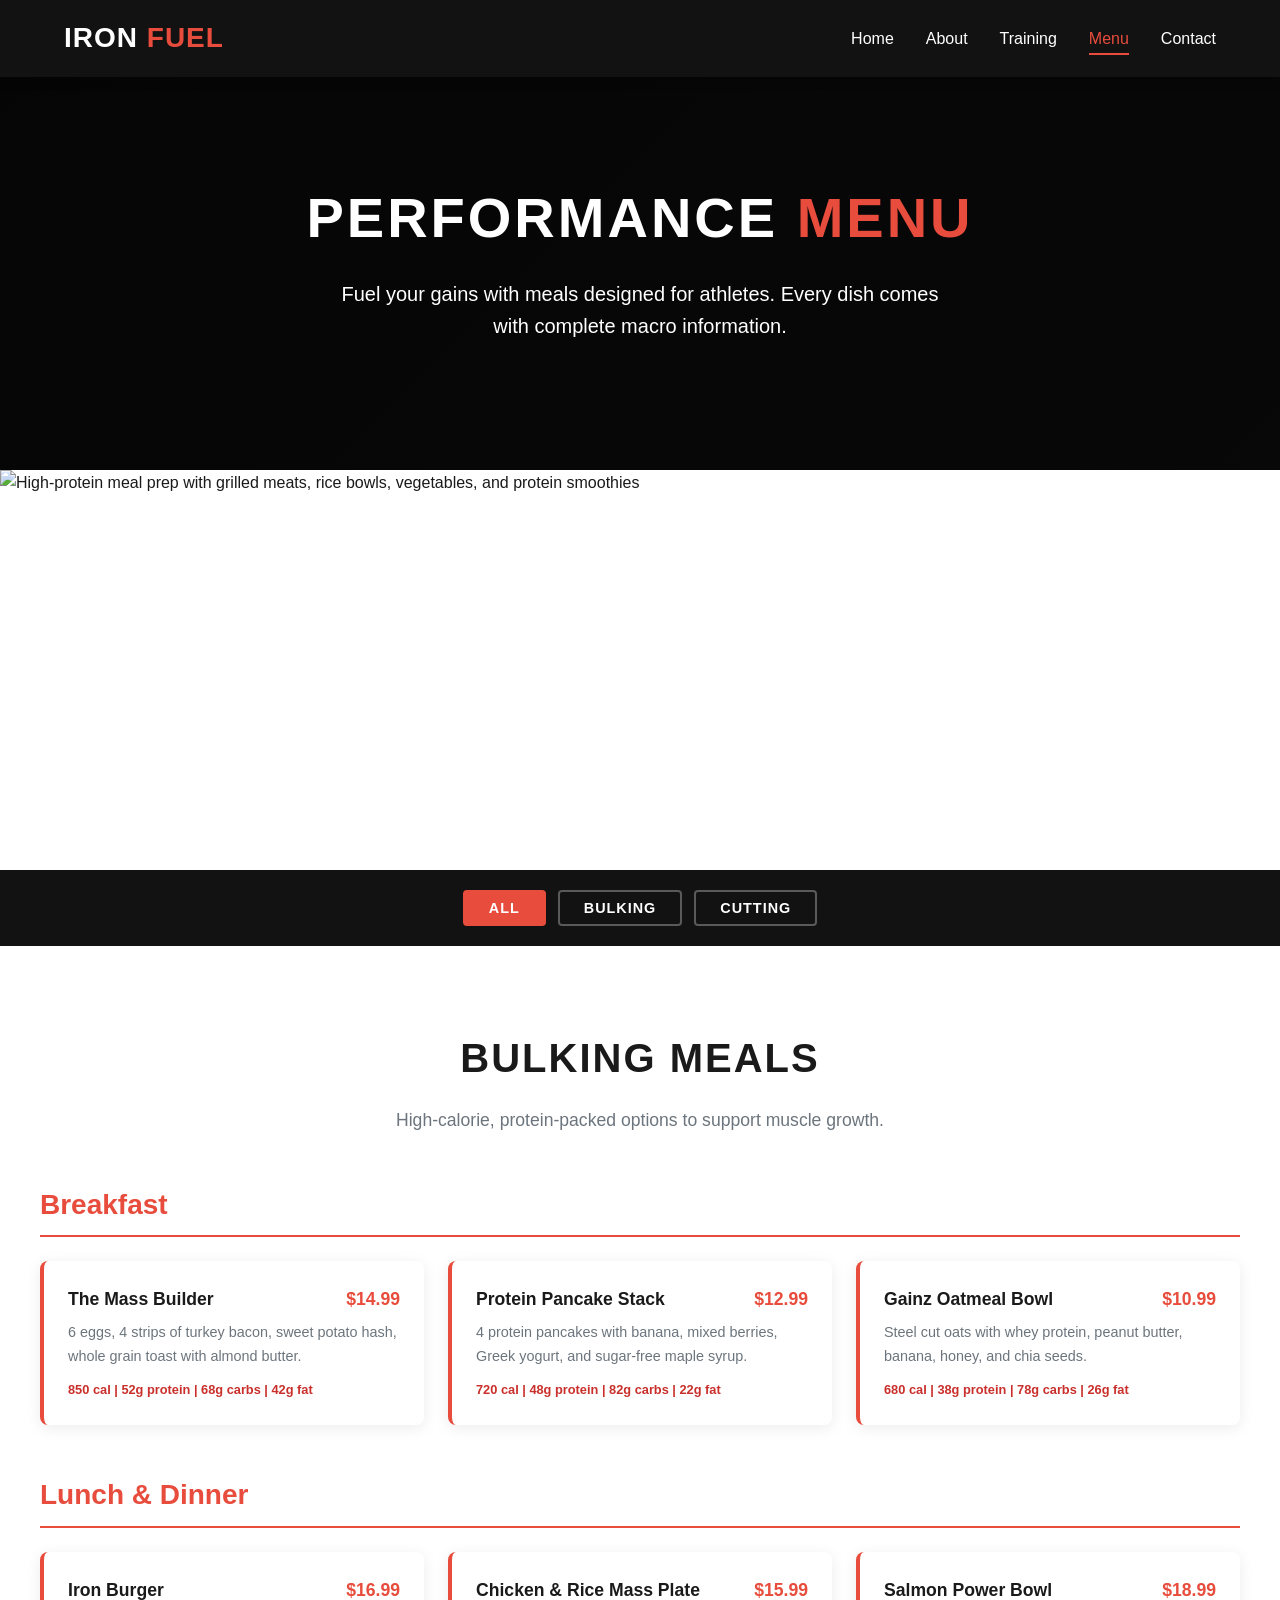
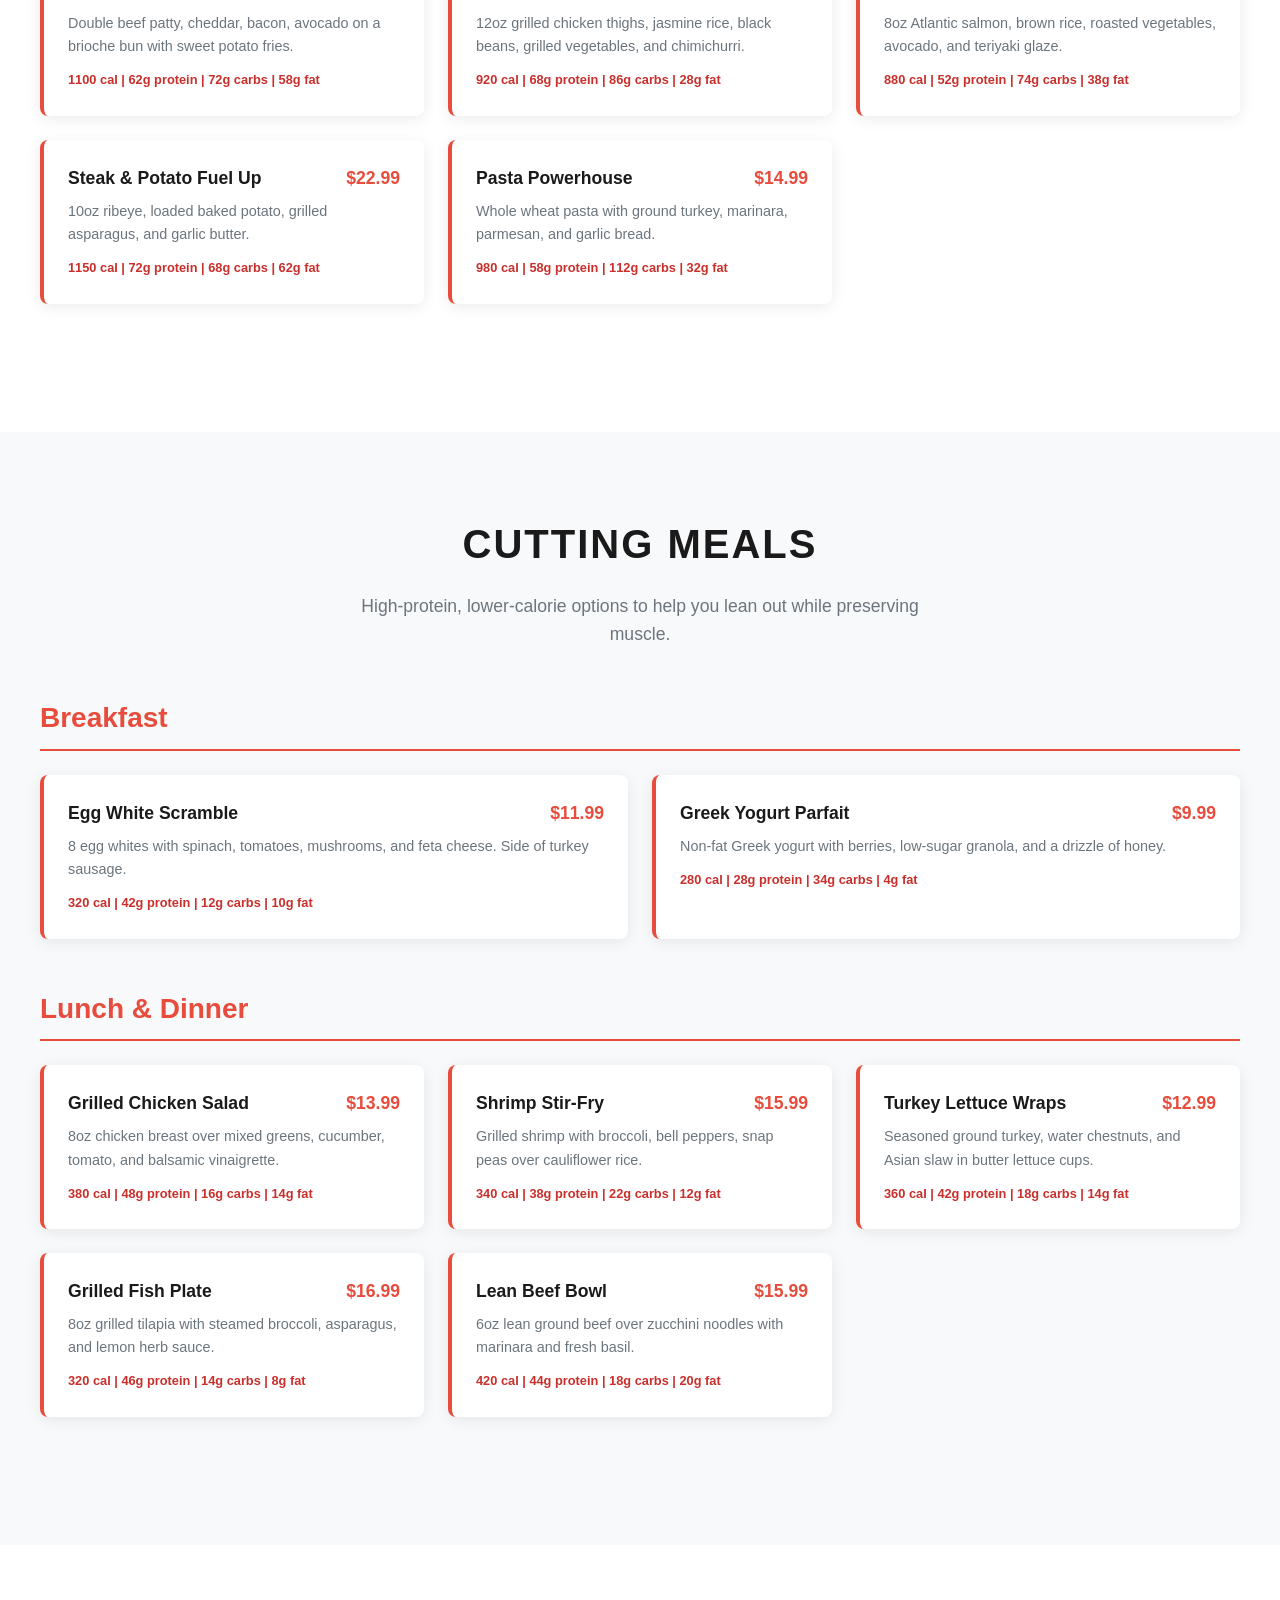
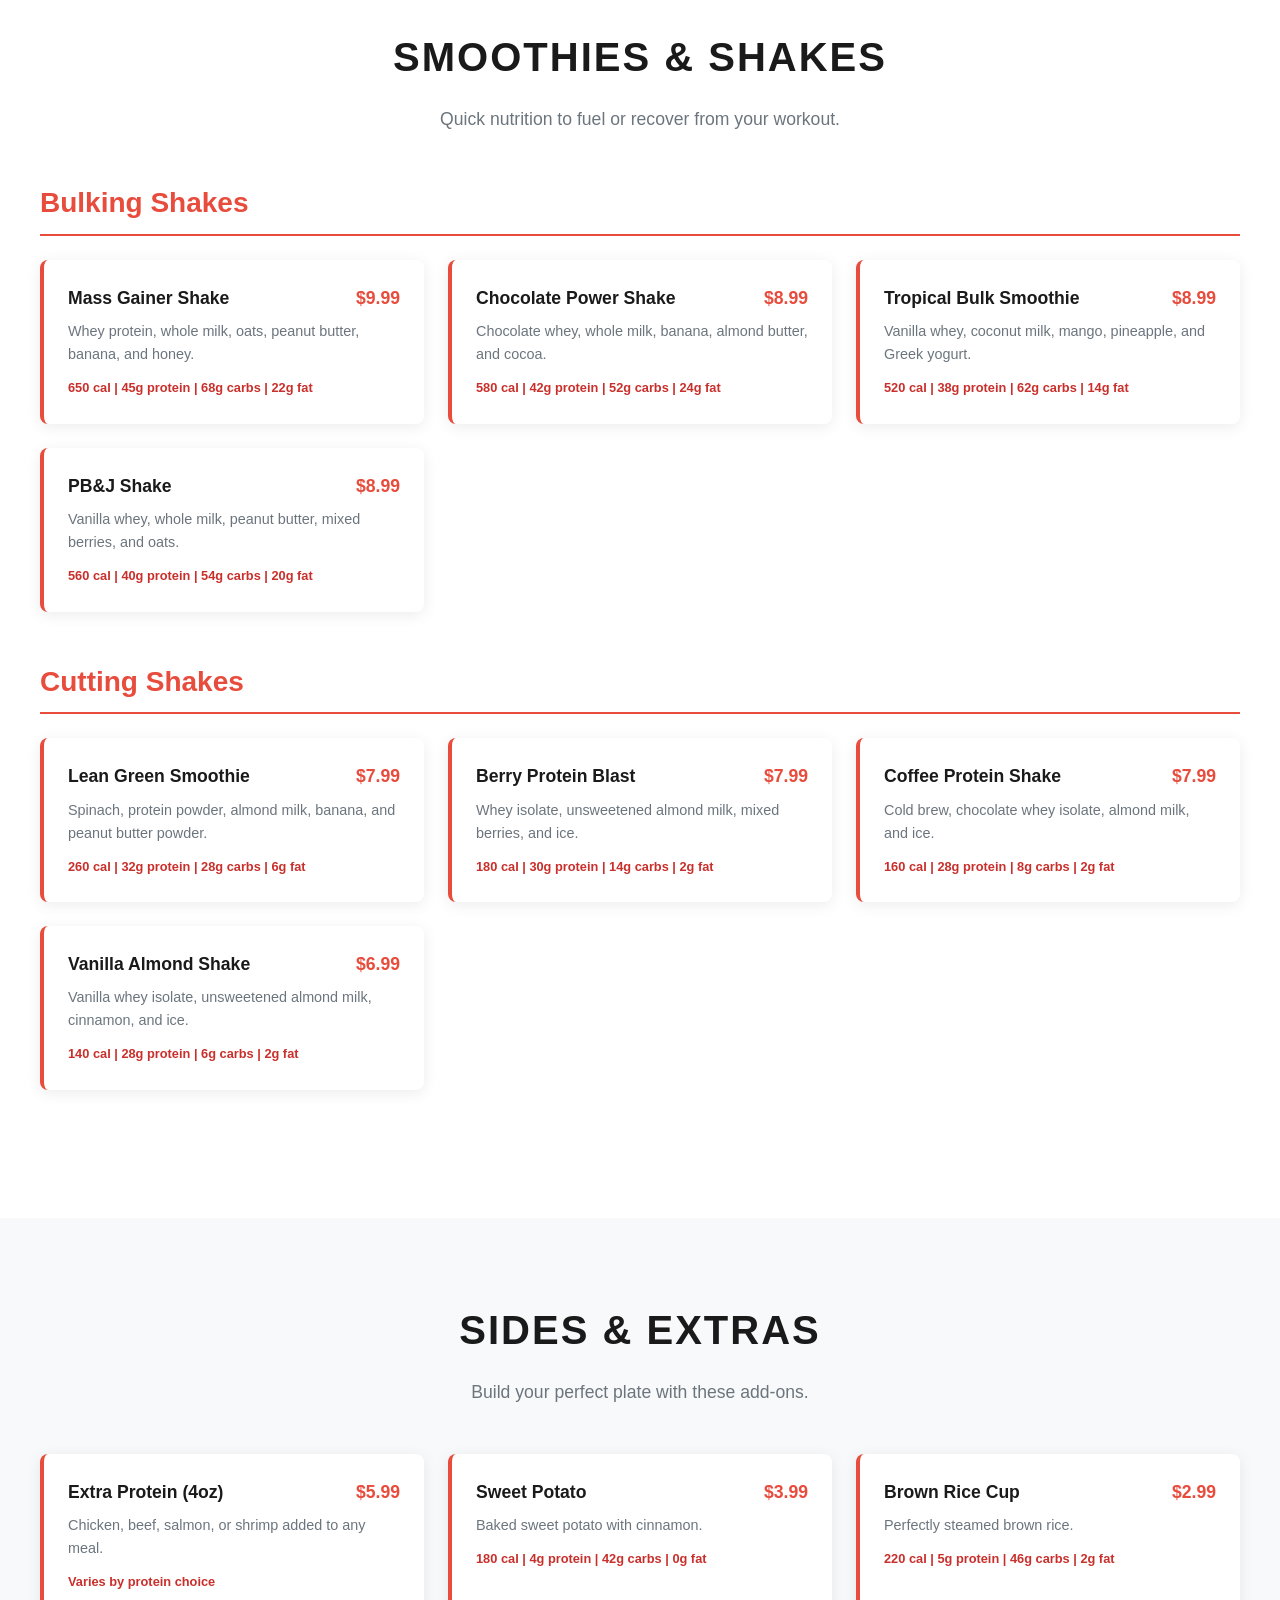
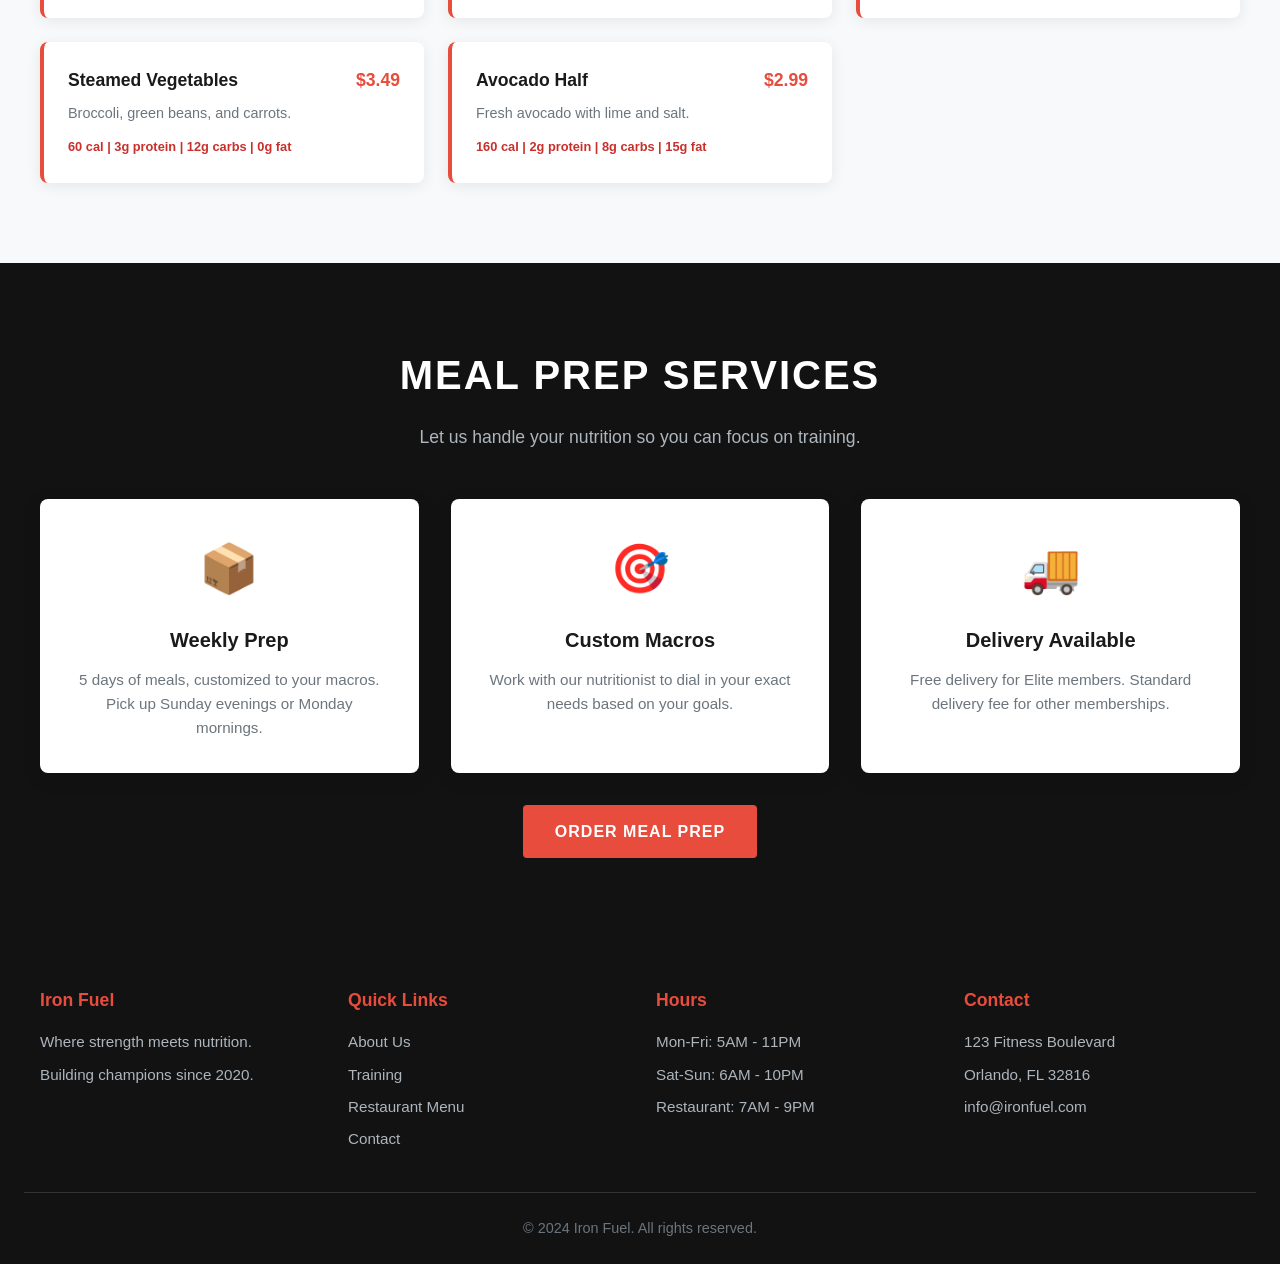
==== commit e043de20: "Complete Tier: Added menu filter feature with build plan and process documentation" ====
--- a/menu.html
+++ b/menu.html
@@ -38,6 +38,14 @@
       </div>
     </section>
 
+    <div class="filter-bar">
+      <div class="container">
+        <button class="filter-btn active" data-filter="all">All</button>
+        <button class="filter-btn" data-filter="bulking">Bulking</button>
+        <button class="filter-btn" data-filter="cutting">Cutting</button>
+      </div>
+    </div>
+
     <section class="section">
       <div class="container">
         <div class="section-header">
@@ -48,17 +56,17 @@
         <div class="menu-section">
           <h3>Breakfast</h3>
           <div class="menu-grid">
-            <div class="menu-item">
+            <div class="menu-item" data-category="bulking">
               <h4>The Mass Builder <span class="price">$14.99</span></h4>
               <p>6 eggs, 4 strips of turkey bacon, sweet potato hash, whole grain toast with almond butter.</p>
               <span class="macros">850 cal | 52g protein | 68g carbs | 42g fat</span>
             </div>
-            <div class="menu-item">
+            <div class="menu-item" data-category="bulking">
               <h4>Protein Pancake Stack <span class="price">$12.99</span></h4>
               <p>4 protein pancakes with banana, mixed berries, Greek yogurt, and sugar-free maple syrup.</p>
               <span class="macros">720 cal | 48g protein | 82g carbs | 22g fat</span>
             </div>
-            <div class="menu-item">
+            <div class="menu-item" data-category="bulking">
               <h4>Gainz Oatmeal Bowl <span class="price">$10.99</span></h4>
               <p>Steel cut oats with whey protein, peanut butter, banana, honey, and chia seeds.</p>
               <span class="macros">680 cal | 38g protein | 78g carbs | 26g fat</span>
@@ -69,27 +77,27 @@
         <div class="menu-section">
           <h3>Lunch & Dinner</h3>
           <div class="menu-grid">
-            <div class="menu-item">
+            <div class="menu-item" data-category="bulking">
               <h4>Iron Burger <span class="price">$16.99</span></h4>
               <p>Double beef patty, cheddar, bacon, avocado on a brioche bun with sweet potato fries.</p>
               <span class="macros">1100 cal | 62g protein | 72g carbs | 58g fat</span>
             </div>
-            <div class="menu-item">
+            <div class="menu-item" data-category="bulking">
               <h4>Chicken & Rice Mass Plate <span class="price">$15.99</span></h4>
               <p>12oz grilled chicken thighs, jasmine rice, black beans, grilled vegetables, and chimichurri.</p>
               <span class="macros">920 cal | 68g protein | 86g carbs | 28g fat</span>
             </div>
-            <div class="menu-item">
+            <div class="menu-item" data-category="bulking">
               <h4>Salmon Power Bowl <span class="price">$18.99</span></h4>
               <p>8oz Atlantic salmon, brown rice, roasted vegetables, avocado, and teriyaki glaze.</p>
               <span class="macros">880 cal | 52g protein | 74g carbs | 38g fat</span>
             </div>
-            <div class="menu-item">
+            <div class="menu-item" data-category="bulking">
               <h4>Steak & Potato Fuel Up <span class="price">$22.99</span></h4>
               <p>10oz ribeye, loaded baked potato, grilled asparagus, and garlic butter.</p>
               <span class="macros">1150 cal | 72g protein | 68g carbs | 62g fat</span>
             </div>
-            <div class="menu-item">
+            <div class="menu-item" data-category="bulking">
               <h4>Pasta Powerhouse <span class="price">$14.99</span></h4>
               <p>Whole wheat pasta with ground turkey, marinara, parmesan, and garlic bread.</p>
               <span class="macros">980 cal | 58g protein | 112g carbs | 32g fat</span>
@@ -109,12 +117,12 @@
         <div class="menu-section">
           <h3>Breakfast</h3>
           <div class="menu-grid">
-            <div class="menu-item">
+            <div class="menu-item" data-category="cutting">
               <h4>Egg White Scramble <span class="price">$11.99</span></h4>
               <p>8 egg whites with spinach, tomatoes, mushrooms, and feta cheese. Side of turkey sausage.</p>
               <span class="macros">320 cal | 42g protein | 12g carbs | 10g fat</span>
             </div>
-            <div class="menu-item">
+            <div class="menu-item" data-category="cutting">
               <h4>Greek Yogurt Parfait <span class="price">$9.99</span></h4>
               <p>Non-fat Greek yogurt with berries, low-sugar granola, and a drizzle of honey.</p>
               <span class="macros">280 cal | 28g protein | 34g carbs | 4g fat</span>
@@ -125,27 +133,27 @@
         <div class="menu-section">
           <h3>Lunch & Dinner</h3>
           <div class="menu-grid">
-            <div class="menu-item">
+            <div class="menu-item" data-category="cutting">
               <h4>Grilled Chicken Salad <span class="price">$13.99</span></h4>
               <p>8oz chicken breast over mixed greens, cucumber, tomato, and balsamic vinaigrette.</p>
               <span class="macros">380 cal | 48g protein | 16g carbs | 14g fat</span>
             </div>
-            <div class="menu-item">
+            <div class="menu-item" data-category="cutting">
               <h4>Shrimp Stir-Fry <span class="price">$15.99</span></h4>
               <p>Grilled shrimp with broccoli, bell peppers, snap peas over cauliflower rice.</p>
               <span class="macros">340 cal | 38g protein | 22g carbs | 12g fat</span>
             </div>
-            <div class="menu-item">
+            <div class="menu-item" data-category="cutting">
               <h4>Turkey Lettuce Wraps <span class="price">$12.99</span></h4>
               <p>Seasoned ground turkey, water chestnuts, and Asian slaw in butter lettuce cups.</p>
               <span class="macros">360 cal | 42g protein | 18g carbs | 14g fat</span>
             </div>
-            <div class="menu-item">
+            <div class="menu-item" data-category="cutting">
               <h4>Grilled Fish Plate <span class="price">$16.99</span></h4>
               <p>8oz grilled tilapia with steamed broccoli, asparagus, and lemon herb sauce.</p>
               <span class="macros">320 cal | 46g protein | 14g carbs | 8g fat</span>
             </div>
-            <div class="menu-item">
+            <div class="menu-item" data-category="cutting">
               <h4>Lean Beef Bowl <span class="price">$15.99</span></h4>
               <p>6oz lean ground beef over zucchini noodles with marinara and fresh basil.</p>
               <span class="macros">420 cal | 44g protein | 18g carbs | 20g fat</span>
@@ -165,22 +173,22 @@
         <div class="menu-section">
           <h3>Bulking Shakes</h3>
           <div class="menu-grid">
-            <div class="menu-item">
+            <div class="menu-item" data-category="bulking">
               <h4>Mass Gainer Shake <span class="price">$9.99</span></h4>
               <p>Whey protein, whole milk, oats, peanut butter, banana, and honey.</p>
               <span class="macros">650 cal | 45g protein | 68g carbs | 22g fat</span>
             </div>
-            <div class="menu-item">
+            <div class="menu-item" data-category="bulking">
               <h4>Chocolate Power Shake <span class="price">$8.99</span></h4>
               <p>Chocolate whey, whole milk, banana, almond butter, and cocoa.</p>
               <span class="macros">580 cal | 42g protein | 52g carbs | 24g fat</span>
             </div>
-            <div class="menu-item">
+            <div class="menu-item" data-category="bulking">
               <h4>Tropical Bulk Smoothie <span class="price">$8.99</span></h4>
               <p>Vanilla whey, coconut milk, mango, pineapple, and Greek yogurt.</p>
               <span class="macros">520 cal | 38g protein | 62g carbs | 14g fat</span>
             </div>
-            <div class="menu-item">
+            <div class="menu-item" data-category="bulking">
               <h4>PB&J Shake <span class="price">$8.99</span></h4>
               <p>Vanilla whey, whole milk, peanut butter, mixed berries, and oats.</p>
               <span class="macros">560 cal | 40g protein | 54g carbs | 20g fat</span>
@@ -191,22 +199,22 @@
         <div class="menu-section">
           <h3>Cutting Shakes</h3>
           <div class="menu-grid">
-            <div class="menu-item">
+            <div class="menu-item" data-category="cutting">
               <h4>Lean Green Smoothie <span class="price">$7.99</span></h4>
               <p>Spinach, protein powder, almond milk, banana, and peanut butter powder.</p>
               <span class="macros">260 cal | 32g protein | 28g carbs | 6g fat</span>
             </div>
-            <div class="menu-item">
+            <div class="menu-item" data-category="cutting">
               <h4>Berry Protein Blast <span class="price">$7.99</span></h4>
               <p>Whey isolate, unsweetened almond milk, mixed berries, and ice.</p>
               <span class="macros">180 cal | 30g protein | 14g carbs | 2g fat</span>
             </div>
-            <div class="menu-item">
+            <div class="menu-item" data-category="cutting">
               <h4>Coffee Protein Shake <span class="price">$7.99</span></h4>
               <p>Cold brew, chocolate whey isolate, almond milk, and ice.</p>
               <span class="macros">160 cal | 28g protein | 8g carbs | 2g fat</span>
             </div>
-            <div class="menu-item">
+            <div class="menu-item" data-category="cutting">
               <h4>Vanilla Almond Shake <span class="price">$6.99</span></h4>
               <p>Vanilla whey isolate, unsweetened almond milk, cinnamon, and ice.</p>
               <span class="macros">140 cal | 28g protein | 6g carbs | 2g fat</span>
@@ -319,5 +327,6 @@
       document.querySelector('.nav-menu').classList.toggle('active');
     });
   </script>
+  <script src="script.js"></script>
 </body>
 </html>
--- a/styles.css
+++ b/styles.css
@@ -472,6 +472,43 @@
 }
 
 /* Menu Page */
+.filter-bar {
+  background-color: var(--dark);
+  padding: 1.25rem 1.5rem;
+}
+
+.filter-bar .container {
+  display: flex;
+  justify-content: center;
+  gap: 0.75rem;
+  flex-wrap: wrap;
+}
+
+.filter-btn {
+  background-color: transparent;
+  color: var(--white);
+  border: 2px solid rgba(255, 255, 255, 0.3);
+  padding: 0.5rem 1.5rem;
+  font-size: 0.9rem;
+  font-weight: 600;
+  text-transform: uppercase;
+  letter-spacing: 1px;
+  border-radius: 4px;
+  cursor: pointer;
+  transition: border-color 0.3s, color 0.3s, background-color 0.3s;
+}
+
+.filter-btn:hover {
+  border-color: var(--accent);
+  color: var(--accent);
+}
+
+.filter-btn.active {
+  background-color: var(--accent);
+  border-color: var(--accent);
+  color: var(--white);
+}
+
 .menu-section {
   margin-bottom: 3rem;
 }
